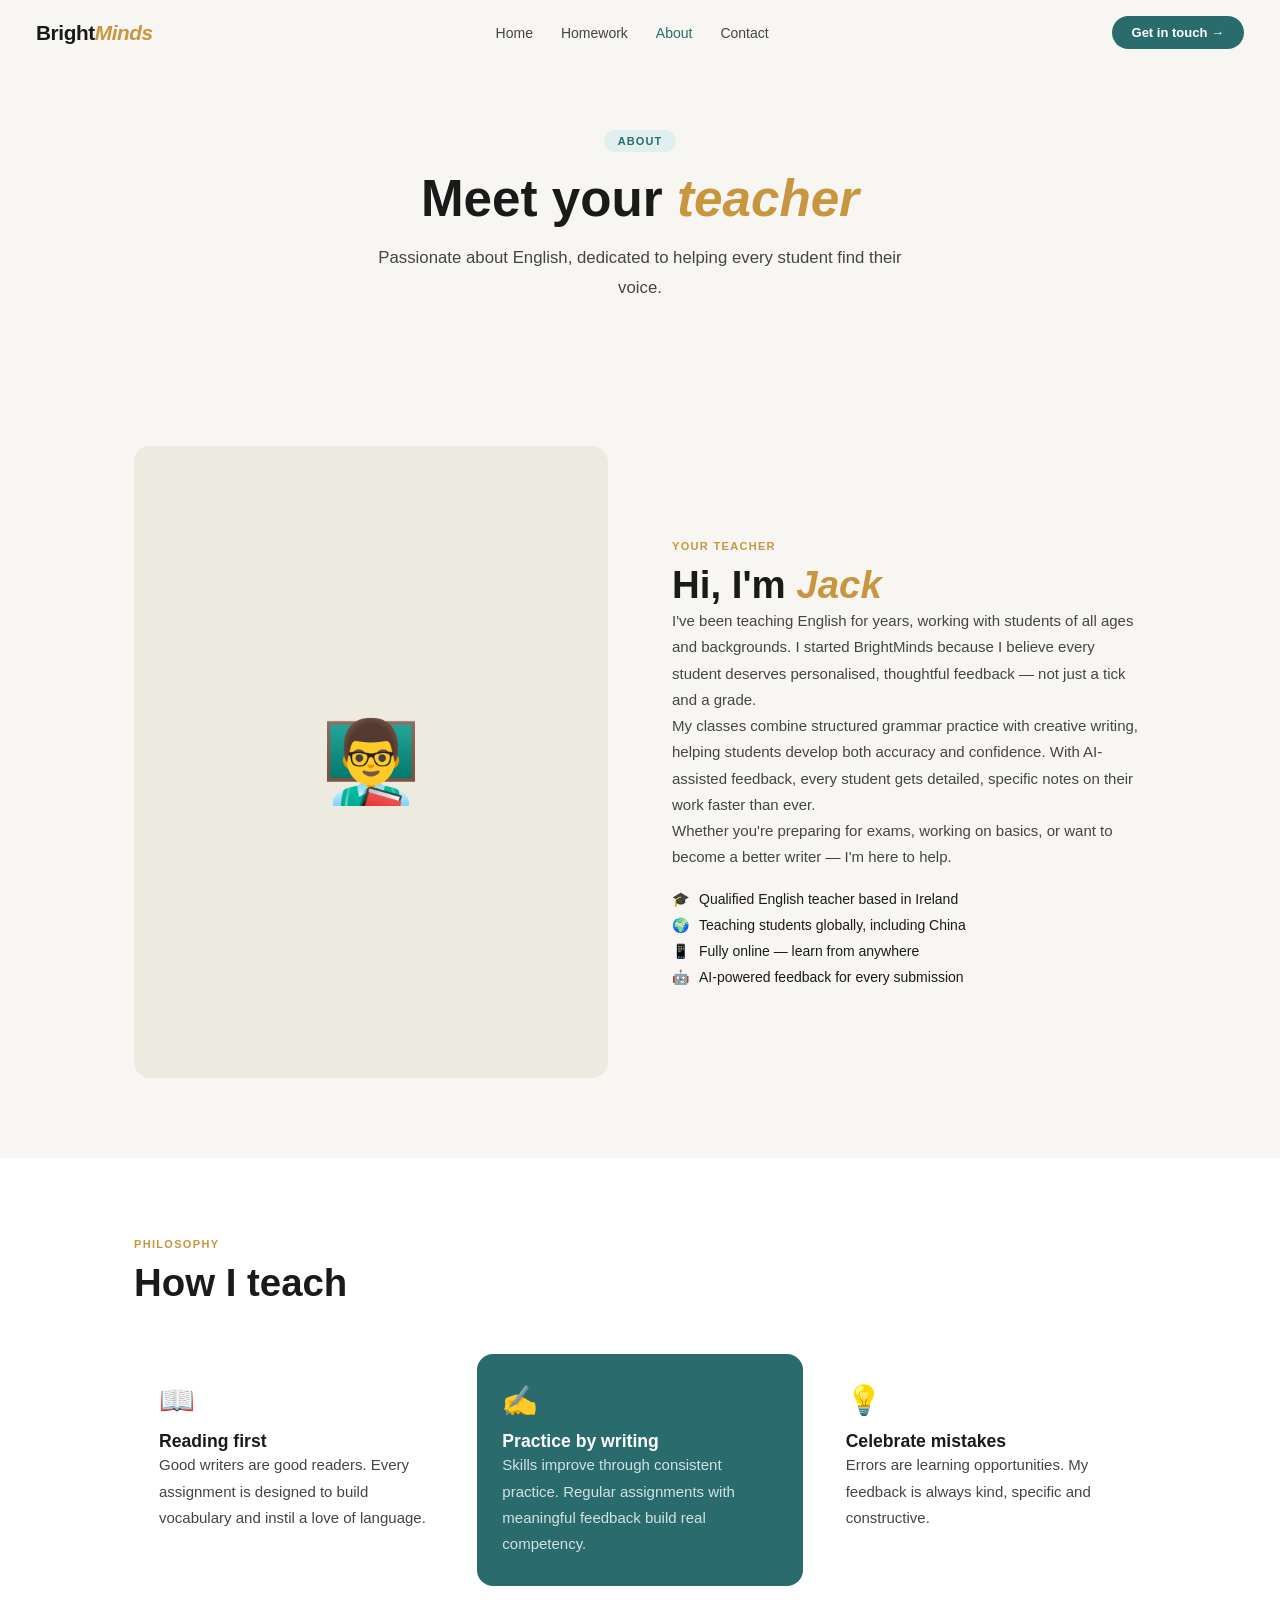
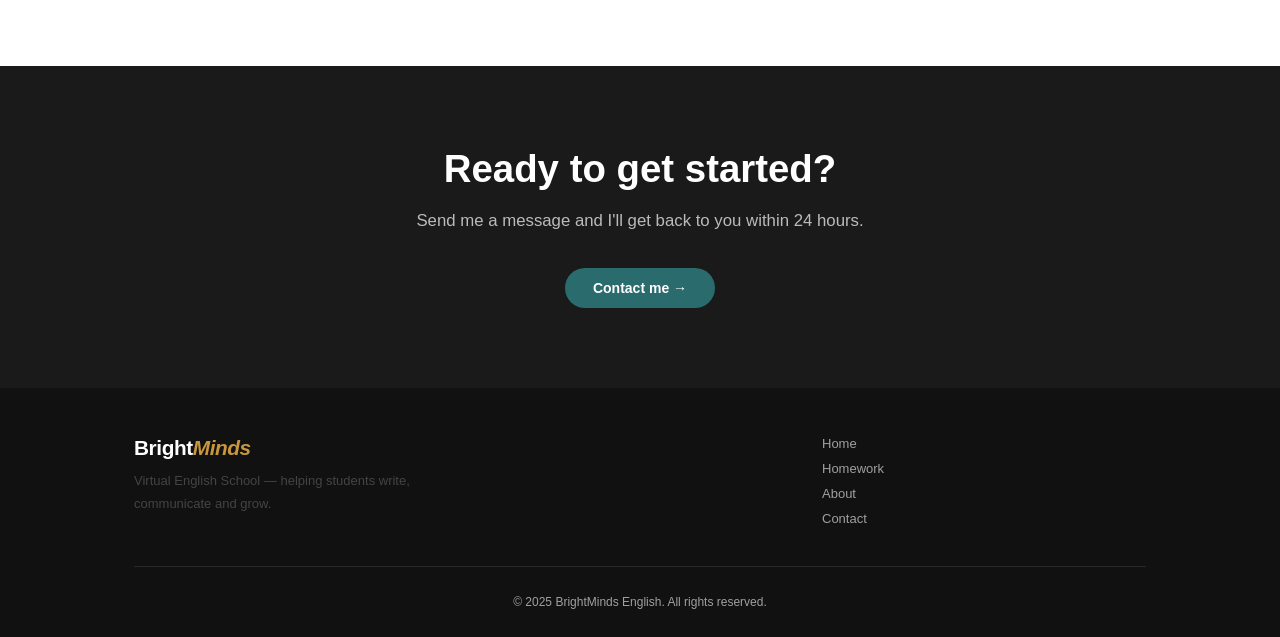
==== pages/about.html @ 04beb888 "My new english learning website" ====
<!DOCTYPE html>
<html lang="en">
<head>
<meta charset="UTF-8"/>
<meta name="viewport" content="width=device-width, initial-scale=1.0"/>
<title>About — BrightMinds English</title>
<link rel="stylesheet" href="../css/style.css"/>
</head>
<body>
<nav class="nav" id="nav">
  <a href="../index.html" class="nav-logo">Bright<em>Minds</em></a>
  <div class="nav-links">
    <a href="../index.html" class="nav-link">Home</a>
    <a href="homework.html" class="nav-link">Homework</a>
    <a href="about.html" class="nav-link active">About</a>
    <a href="contact.html" class="nav-link">Contact</a>
  </div>
  <a href="contact.html" class="nav-cta">Get in touch →</a>
  <button class="nav-burger" onclick="toggleMenu()">&#9776;</button>
</nav>
<div class="mobile-menu" id="mobile-menu">
  <a href="../index.html">Home</a>
  <a href="homework.html">Homework</a>
  <a href="about.html">About</a>
  <a href="contact.html">Contact</a>
</div>

<div class="page-hero">
  <div style="display:inline-block;font-size:11px;font-weight:600;letter-spacing:.1em;text-transform:uppercase;color:var(--teal);background:var(--teal-light);padding:5px 14px;border-radius:50px;margin-bottom:16px">About</div>
  <h1>Meet your <em>teacher</em></h1>
  <p>Passionate about English, dedicated to helping every student find their voice.</p>
</div>

<section class="section">
  <div class="container">
    <div class="about-grid">
      <div class="about-img">👨‍🏫</div>
      <div class="about-text">
        <div class="section-label">Your teacher</div>
        <h2>Hi, I'm <em>Jack</em></h2>
        <p>I've been teaching English for years, working with students of all ages and backgrounds. I started BrightMinds because I believe every student deserves personalised, thoughtful feedback — not just a tick and a grade.</p>
        <p>My classes combine structured grammar practice with creative writing, helping students develop both accuracy and confidence. With AI-assisted feedback, every student gets detailed, specific notes on their work faster than ever.</p>
        <p>Whether you're preparing for exams, working on basics, or want to become a better writer — I'm here to help.</p>
        <div class="quals">
          <div class="qual-item"><span>🎓</span> Qualified English teacher based in Ireland</div>
          <div class="qual-item"><span>🌍</span> Teaching students globally, including China</div>
          <div class="qual-item"><span>📱</span> Fully online — learn from anywhere</div>
          <div class="qual-item"><span>🤖</span> AI-powered feedback for every submission</div>
        </div>
      </div>
    </div>
  </div>
</section>

<section class="section" style="background:var(--white)">
  <div class="container">
    <div class="section-label">Philosophy</div>
    <h2 class="section-title">How I teach</h2>
    <div class="features-grid">
      <div class="feature-card"><div class="feature-icon">📖</div><h3>Reading first</h3><p>Good writers are good readers. Every assignment is designed to build vocabulary and instil a love of language.</p></div>
      <div class="feature-card featured"><div class="feature-icon">✍️</div><h3>Practice by writing</h3><p>Skills improve through consistent practice. Regular assignments with meaningful feedback build real competency.</p></div>
      <div class="feature-card"><div class="feature-icon">💡</div><h3>Celebrate mistakes</h3><p>Errors are learning opportunities. My feedback is always kind, specific and constructive.</p></div>
    </div>
  </div>
</section>

<section class="cta-banner">
  <div class="container">
    <h2>Ready to get started?</h2>
    <p>Send me a message and I'll get back to you within 24 hours.</p>
    <a href="contact.html" class="btn btn-primary">Contact me →</a>
  </div>
</section>

<footer class="footer">
  <div class="container footer-inner">
    <div class="footer-brand">
      <span class="nav-logo" style="color:white">Bright<em>Minds</em></span>
      <p>Virtual English School — helping students write, communicate and grow.</p>
    </div>
    <div class="footer-links">
      <a href="../index.html">Home</a>
      <a href="homework.html">Homework</a>
      <a href="about.html">About</a>
      <a href="contact.html">Contact</a>
    </div>
    <div class="footer-copy">© 2025 BrightMinds English. All rights reserved.</div>
  </div>
</footer>
<script src="../js/main.js"></script>
</body>
</html>
---- css/style.css ----
*,*::before,*::after{box-sizing:border-box;margin:0;padding:0}
html{scroll-behavior:smooth}
body{font-family:-apple-system,BlinkMacSystemFont,'Segoe UI','PingFang SC','Microsoft YaHei',sans-serif;font-size:15px;color:#1a1a1a;background:#f7f6f2;overflow-x:hidden}

:root{
  --ink:#1a1a1a;--ink2:#444;--ink3:#888;
  --cream:#f7f6f2;--cream2:#edeae0;
  --teal:#2a6b6e;--teal2:#1e5052;--teal-light:#e0f0f1;
  --gold:#c8963e;--gold-light:#f5e9d0;
  --white:#fff;
  --red:#c0392b;--red-light:#fde8e8;
  --green:#27ae60;--green-light:#eafaf1;
  --radius:10px;--radius-lg:16px;
  --shadow:0 2px 16px rgba(0,0,0,0.07);
  --shadow-lg:0 8px 40px rgba(0,0,0,0.11);
}

h1,h2,h3{font-weight:700;line-height:1.2;color:var(--ink)}
h1{font-size:clamp(2.2rem,6vw,4rem)}
h2{font-size:clamp(1.6rem,3vw,2.4rem)}
h3{font-size:1.1rem}
p{line-height:1.75;color:var(--ink2)}
a{text-decoration:none;color:inherit}
em{font-style:italic;color:var(--gold)}

.container{max-width:1060px;margin:0 auto;padding:0 24px}
.section{padding:80px 0}
.section-label{font-size:11px;font-weight:600;letter-spacing:.12em;text-transform:uppercase;color:var(--gold);margin-bottom:10px}
.section-title{margin-bottom:48px}

/* NAV */
.nav{position:fixed;top:0;left:0;right:0;z-index:100;display:flex;align-items:center;justify-content:space-between;padding:16px 36px;background:rgba(247,246,242,0.92);backdrop-filter:blur(10px);border-bottom:1px solid transparent;transition:border-color .3s,box-shadow .3s}
.nav.scrolled{border-color:rgba(0,0,0,0.07);box-shadow:0 2px 16px rgba(0,0,0,0.05)}
.nav-logo{font-size:1.3rem;font-weight:800;color:var(--ink);letter-spacing:-.02em}
.nav-links{display:flex;gap:28px}
.nav-link{font-size:14px;font-weight:500;color:var(--ink2);transition:color .2s}
.nav-link:hover,.nav-link.active{color:var(--teal)}
.nav-cta{font-size:13px;font-weight:600;padding:9px 20px;background:var(--teal);color:var(--white);border-radius:50px;transition:background .2s,transform .15s}
.nav-cta:hover{background:var(--teal2);transform:translateY(-1px)}
.nav-burger{display:none;background:none;border:none;font-size:22px;cursor:pointer;color:var(--ink)}
.mobile-menu{display:none;position:fixed;top:64px;left:0;right:0;background:var(--cream);border-bottom:1px solid var(--cream2);flex-direction:column;padding:16px 24px;gap:0;z-index:99}
.mobile-menu.open{display:flex}
.mobile-menu a{font-size:15px;font-weight:500;color:var(--ink2);padding:12px 0;border-bottom:1px solid var(--cream2)}

/* BUTTONS */
.btn{display:inline-block;padding:12px 28px;border-radius:50px;font-size:14px;font-weight:600;cursor:pointer;transition:all .15s;border:none;font-family:inherit}
.btn-primary{background:var(--teal);color:var(--white)}
.btn-primary:hover{background:var(--teal2);transform:translateY(-1px);box-shadow:0 6px 20px rgba(42,107,110,.25)}
.btn-ghost{background:transparent;color:var(--ink);border:1.5px solid var(--ink)}
.btn-ghost:hover{background:var(--ink);color:var(--white)}
.btn-gold{background:var(--gold);color:var(--white)}
.btn-gold:hover{background:#a87830}
.btn-sm{padding:8px 18px;font-size:13px}
.btn:disabled{opacity:.5;cursor:not-allowed;transform:none}

/* HERO */
.hero{min-height:100vh;display:grid;grid-template-columns:1fr 1fr;align-items:center;padding:120px 40px 80px;max-width:1100px;margin:0 auto;gap:60px}
.hero-tag{display:inline-block;font-size:11px;font-weight:600;letter-spacing:.1em;text-transform:uppercase;color:var(--teal);background:var(--teal-light);padding:5px 14px;border-radius:50px;margin-bottom:20px}
.hero-title{margin-bottom:20px}
.hero-sub{font-size:1.05rem;color:var(--ink2);max-width:460px;margin-bottom:36px;line-height:1.7}
.hero-btns{display:flex;gap:14px;flex-wrap:wrap}
.hero-visual{display:flex;flex-direction:column;gap:16px}
.hw-preview-card{background:var(--white);border-radius:var(--radius-lg);padding:20px 24px;box-shadow:var(--shadow);border:1px solid var(--cream2);transition:transform .3s}
.hw-preview-card:nth-child(2){margin-left:28px}
.hw-preview-card:nth-child(3){margin-left:14px}
.hw-preview-card:hover{transform:translateX(6px)}
.hw-preview-title{font-weight:600;font-size:14px;margin-bottom:4px}
.hw-preview-type{font-size:11px;color:var(--teal);background:var(--teal-light);padding:2px 8px;border-radius:20px;font-weight:600;display:inline-block}

/* BADGES */
.badge{display:inline-block;font-size:11px;font-weight:600;padding:3px 10px;border-radius:20px}
.badge-easy{background:#e0f0f1;color:#1e5052}
.badge-medium{background:var(--gold-light);color:#7a5218}
.badge-hard{background:var(--red-light);color:#8b2020}
.badge-writing{background:#e8e0f5;color:#4a2d8a}
.badge-blank{background:#e0f0f1;color:#1e5052}
.badge-mcq{background:#fdebd0;color:#784212}
.badge-truefalse{background:#e8f8f5;color:#1a5276}
.badge-graded{background:var(--green-light);color:#1e5218}
.badge-pending{background:var(--gold-light);color:#7a5218}

/* PAGE HERO */
.page-hero{padding:130px 24px 64px;background:var(--cream);text-align:center}
.page-hero h1{font-size:clamp(2rem,5vw,3.2rem);margin-bottom:14px}
.page-hero p{font-size:1.05rem;color:var(--ink2);max-width:560px;margin:0 auto}

/* HOMEWORK PAGE */
.hw-grid{display:flex;flex-direction:column;gap:16px}
.hw-card{background:var(--white);border-radius:var(--radius-lg);border:1.5px solid var(--cream2);overflow:hidden;transition:box-shadow .2s}
.hw-card:hover{box-shadow:var(--shadow)}
.hw-card-head{display:flex;align-items:center;justify-content:space-between;padding:20px 24px;cursor:pointer}
.hw-card-head-left{display:flex;align-items:center;gap:10px;flex-wrap:wrap}
.hw-card-title{font-weight:700;font-size:15px}
.hw-toggle{font-size:18px;color:var(--ink3);transition:transform .3s;flex-shrink:0}
.hw-card.open .hw-toggle{transform:rotate(180deg)}
.hw-card-body{display:none;padding:0 24px 24px}
.hw-card.open .hw-card-body{display:block}
.hw-prompt-box{background:var(--cream);border-radius:var(--radius);padding:16px 20px;margin-bottom:18px;font-size:15px;line-height:1.75;color:var(--ink2);border-left:3px solid var(--gold)}
.hw-label{font-size:11px;font-weight:600;color:var(--ink3);margin-bottom:8px;text-transform:uppercase;letter-spacing:.06em}

/* INPUTS */
.hw-input{width:100%;padding:12px 16px;border:1.5px solid var(--cream2);border-radius:var(--radius);font-family:inherit;font-size:15px;background:var(--white);color:var(--ink);transition:border-color .2s;line-height:1.6}
.hw-input:focus{outline:none;border-color:var(--teal)}
textarea.hw-input{resize:vertical;min-height:120px}
.hw-name-input{width:220px;padding:10px 16px;border:1.5px solid var(--cream2);border-radius:50px;font-family:inherit;font-size:14px;background:var(--white);color:var(--ink)}
.hw-name-input:focus{outline:none;border-color:var(--teal)}

/* MCQ & TRUE FALSE */
.mcq-options{display:flex;flex-direction:column;gap:10px;margin-bottom:16px}
.mcq-option{display:flex;align-items:center;gap:12px;padding:12px 16px;border:1.5px solid var(--cream2);border-radius:var(--radius);cursor:pointer;transition:all .2s;font-size:14px}
.mcq-option:hover{border-color:var(--teal);background:var(--teal-light)}
.mcq-option.selected{border-color:var(--teal);background:var(--teal-light);font-weight:600}
.mcq-option input{accent-color:var(--teal)}
.tf-options{display:flex;gap:12px;margin-bottom:16px}
.tf-btn{flex:1;padding:14px;border:1.5px solid var(--cream2);border-radius:var(--radius);cursor:pointer;font-size:15px;font-weight:600;background:var(--white);transition:all .2s;font-family:inherit}
.tf-btn:hover{border-color:var(--teal)}
.tf-btn.selected-true{border-color:var(--green);background:var(--green-light);color:var(--green)}
.tf-btn.selected-false{border-color:var(--red);background:var(--red-light);color:var(--red)}

/* FILL IN BLANK */
.blank-input{display:inline-block;border:none;border-bottom:2px solid var(--teal);padding:2px 8px;font-size:15px;font-family:inherit;background:transparent;color:var(--ink);min-width:100px;text-align:center}
.blank-input:focus{outline:none;border-color:var(--gold)}
.blank-sentence{font-size:15px;line-height:2.2;color:var(--ink2);margin-bottom:16px}

/* SUBMIT ROW */
.hw-submit-row{display:flex;align-items:center;gap:12px;margin-top:16px;flex-wrap:wrap}

/* FEEDBACK BOX */
.hw-feedback-box{margin-top:16px;padding:20px 24px;background:var(--teal-light);border-radius:var(--radius-lg);border:1px solid rgba(42,107,110,.2)}
.hw-feedback-label{font-size:11px;font-weight:600;letter-spacing:.08em;text-transform:uppercase;color:var(--teal);margin-bottom:10px}
.hw-feedback-body{font-size:14px;line-height:1.8;color:#1e4a4c}
.hw-grade{font-size:2.2rem;font-weight:800;color:var(--teal)}
.submitted-box{background:var(--gold-light);border-radius:var(--radius-lg);padding:16px 20px;border:1px solid rgba(200,150,62,.3);font-size:14px;color:#7a5218;margin-top:16px}

/* LOADING */
.loading-dots{display:inline-flex;gap:4px;align-items:center}
.dot{width:5px;height:5px;border-radius:50%;background:currentColor;animation:blink 1.2s infinite}
.dot:nth-child(2){animation-delay:.2s}.dot:nth-child(3){animation-delay:.4s}
@keyframes blink{0%,100%{opacity:.2}50%{opacity:1}}
.error-msg{font-size:13px;color:var(--red);margin-top:8px}
.success-msg{font-size:13px;color:var(--green);margin-top:8px}

/* TEACHER DASHBOARD */
.teacher-wrap{padding:110px 0 80px}
.t-stats{display:grid;grid-template-columns:repeat(4,1fr);gap:14px;margin-bottom:36px}
.t-stat{background:var(--white);border-radius:var(--radius-lg);padding:20px 24px;border:1.5px solid var(--cream2)}
.t-stat-label{font-size:11px;font-weight:600;color:var(--ink3);text-transform:uppercase;letter-spacing:.06em;margin-bottom:6px}
.t-stat-val{font-size:2.2rem;font-weight:800;color:var(--ink)}
.t-tabs{display:flex;gap:0;margin-bottom:28px;border-bottom:1.5px solid var(--cream2)}
.t-tab{padding:12px 24px;font-size:14px;font-weight:600;background:none;border:none;cursor:pointer;color:var(--ink3);border-bottom:2px solid transparent;margin-bottom:-1.5px;transition:color .2s,border-color .2s;font-family:inherit}
.t-tab.active{color:var(--teal);border-color:var(--teal)}
.t-sub-card{background:var(--white);border-radius:var(--radius-lg);padding:22px 26px;border:1.5px solid var(--cream2);margin-bottom:14px}
.t-sub-header{display:flex;align-items:center;justify-content:space-between;margin-bottom:10px;flex-wrap:wrap;gap:8px}
.t-sub-name{font-weight:700;font-size:15px}
.t-sub-answer{background:var(--cream);border-radius:var(--radius);padding:14px 18px;font-size:14px;line-height:1.75;color:var(--ink2);margin-bottom:14px}
.t-sub-date{font-size:12px;color:var(--ink3)}

/* ADD QUESTION FORM */
.add-form{background:var(--white);border-radius:var(--radius-lg);padding:28px;border:1.5px solid var(--cream2);margin-bottom:28px}
.add-form h3{margin-bottom:20px;font-size:1.1rem}
.form-group{margin-bottom:16px}
.form-label{display:block;font-size:12px;font-weight:600;color:var(--ink2);margin-bottom:6px;text-transform:uppercase;letter-spacing:.05em}
.form-control{width:100%;padding:11px 16px;border:1.5px solid var(--cream2);border-radius:var(--radius);font-family:inherit;font-size:14px;background:var(--cream);color:var(--ink);transition:border-color .2s}
.form-control:focus{outline:none;border-color:var(--teal);background:var(--white)}
.form-row{display:grid;grid-template-columns:1fr 1fr 1fr;gap:14px}
.form-control-textarea{resize:vertical;min-height:90px;line-height:1.7}

/* MCQ options builder */
.mcq-builder{display:flex;flex-direction:column;gap:8px;margin-top:8px}
.mcq-builder-row{display:flex;gap:8px;align-items:center}
.mcq-builder-row input{flex:1}
.mcq-correct-label{font-size:12px;color:var(--ink3);white-space:nowrap}

/* FEATURES */
.features-grid{display:grid;grid-template-columns:repeat(3,1fr);gap:18px}
.feature-card{background:var(--white);border-radius:var(--radius-lg);padding:28px 24px;border:1.5px solid transparent;transition:border-color .2s,transform .2s,box-shadow .2s}
.feature-card:hover{border-color:var(--teal);transform:translateY(-3px);box-shadow:var(--shadow-lg)}
.feature-card.featured{background:var(--teal)}
.feature-card.featured h3,.feature-card.featured p{color:var(--white)}
.feature-card.featured p{color:rgba(255,255,255,.8)}
.feature-icon{font-size:1.8rem;margin-bottom:14px}

/* HOW IT WORKS */
.how{background:var(--white)}
.steps{display:grid;grid-template-columns:1fr auto 1fr auto 1fr;gap:16px;align-items:start}
.step{padding:28px;background:var(--cream);border-radius:var(--radius-lg)}
.step-num{font-size:2.5rem;font-weight:800;color:var(--cream2);line-height:1;margin-bottom:10px}
.step h3{margin-bottom:8px}
.step p{font-size:14px}
.step-divider{font-size:1.8rem;color:var(--gold);margin-top:40px}

/* CTA BANNER */
.cta-banner{background:var(--ink);color:var(--white);text-align:center;padding:80px 24px}
.cta-banner h2{color:var(--white);margin-bottom:14px}
.cta-banner p{color:rgba(255,255,255,.7);margin-bottom:32px;font-size:1.05rem}

/* FOOTER */
.footer{background:#111;color:rgba(255,255,255,.6);padding:48px 0 28px}
.footer-inner{display:grid;grid-template-columns:2fr 1fr;gap:40px;align-items:start}
.footer-brand p{font-size:13px;margin-top:10px;max-width:300px}
.footer-links{display:flex;flex-direction:column;gap:10px}
.footer-links a{font-size:13px;color:rgba(255,255,255,.6);transition:color .2s}
.footer-links a:hover{color:var(--white)}
.footer-copy{grid-column:1/-1;font-size:12px;padding-top:28px;border-top:1px solid rgba(255,255,255,.1);text-align:center}

/* EMPTY STATE */
.empty-state{text-align:center;color:var(--ink3);font-size:14px;padding:48px 0}

/* ABOUT */
.about-grid{display:grid;grid-template-columns:1fr 1fr;gap:64px;align-items:center}
.about-img{background:var(--cream2);border-radius:var(--radius-lg);aspect-ratio:3/4;display:flex;align-items:center;justify-content:center;font-size:5rem}
.quals{display:flex;flex-direction:column;gap:10px;margin-top:20px}
.qual-item{display:flex;align-items:center;gap:10px;font-size:14px;font-weight:500}

/* CONTACT */
.contact-grid{display:grid;grid-template-columns:1fr 1.2fr;gap:64px}
.contact-form-card{background:var(--white);border-radius:var(--radius-lg);padding:36px;border:1.5px solid var(--cream2);box-shadow:var(--shadow)}
.contact-details{display:flex;flex-direction:column;gap:14px;margin-top:24px}
.contact-detail{display:flex;align-items:center;gap:12px;font-size:14px}

/* RESPONSIVE */
@media(max-width:900px){
  .nav-links,.nav-cta{display:none}
  .nav-burger{display:block}
  .nav{padding:14px 20px}
  .hero{grid-template-columns:1fr;padding:100px 24px 60px;gap:40px}
  .hero-visual{flex-direction:row;flex-wrap:wrap}
  .hw-preview-card{flex:1;min-width:140px}
  .hw-preview-card:nth-child(2),.hw-preview-card:nth-child(3){margin-left:0}
  .steps{grid-template-columns:1fr}
  .step-divider{display:none}
  .features-grid{grid-template-columns:1fr 1fr}
  .about-grid,.contact-grid{grid-template-columns:1fr;gap:40px}
  .footer-inner{grid-template-columns:1fr}
  .t-stats{grid-template-columns:1fr 1fr}
  .form-row{grid-template-columns:1fr}
}
@media(max-width:600px){
  .features-grid{grid-template-columns:1fr}
  .section{padding:56px 0}
  .hero-btns{flex-direction:column}
  .t-stats{grid-template-columns:1fr 1fr}
}
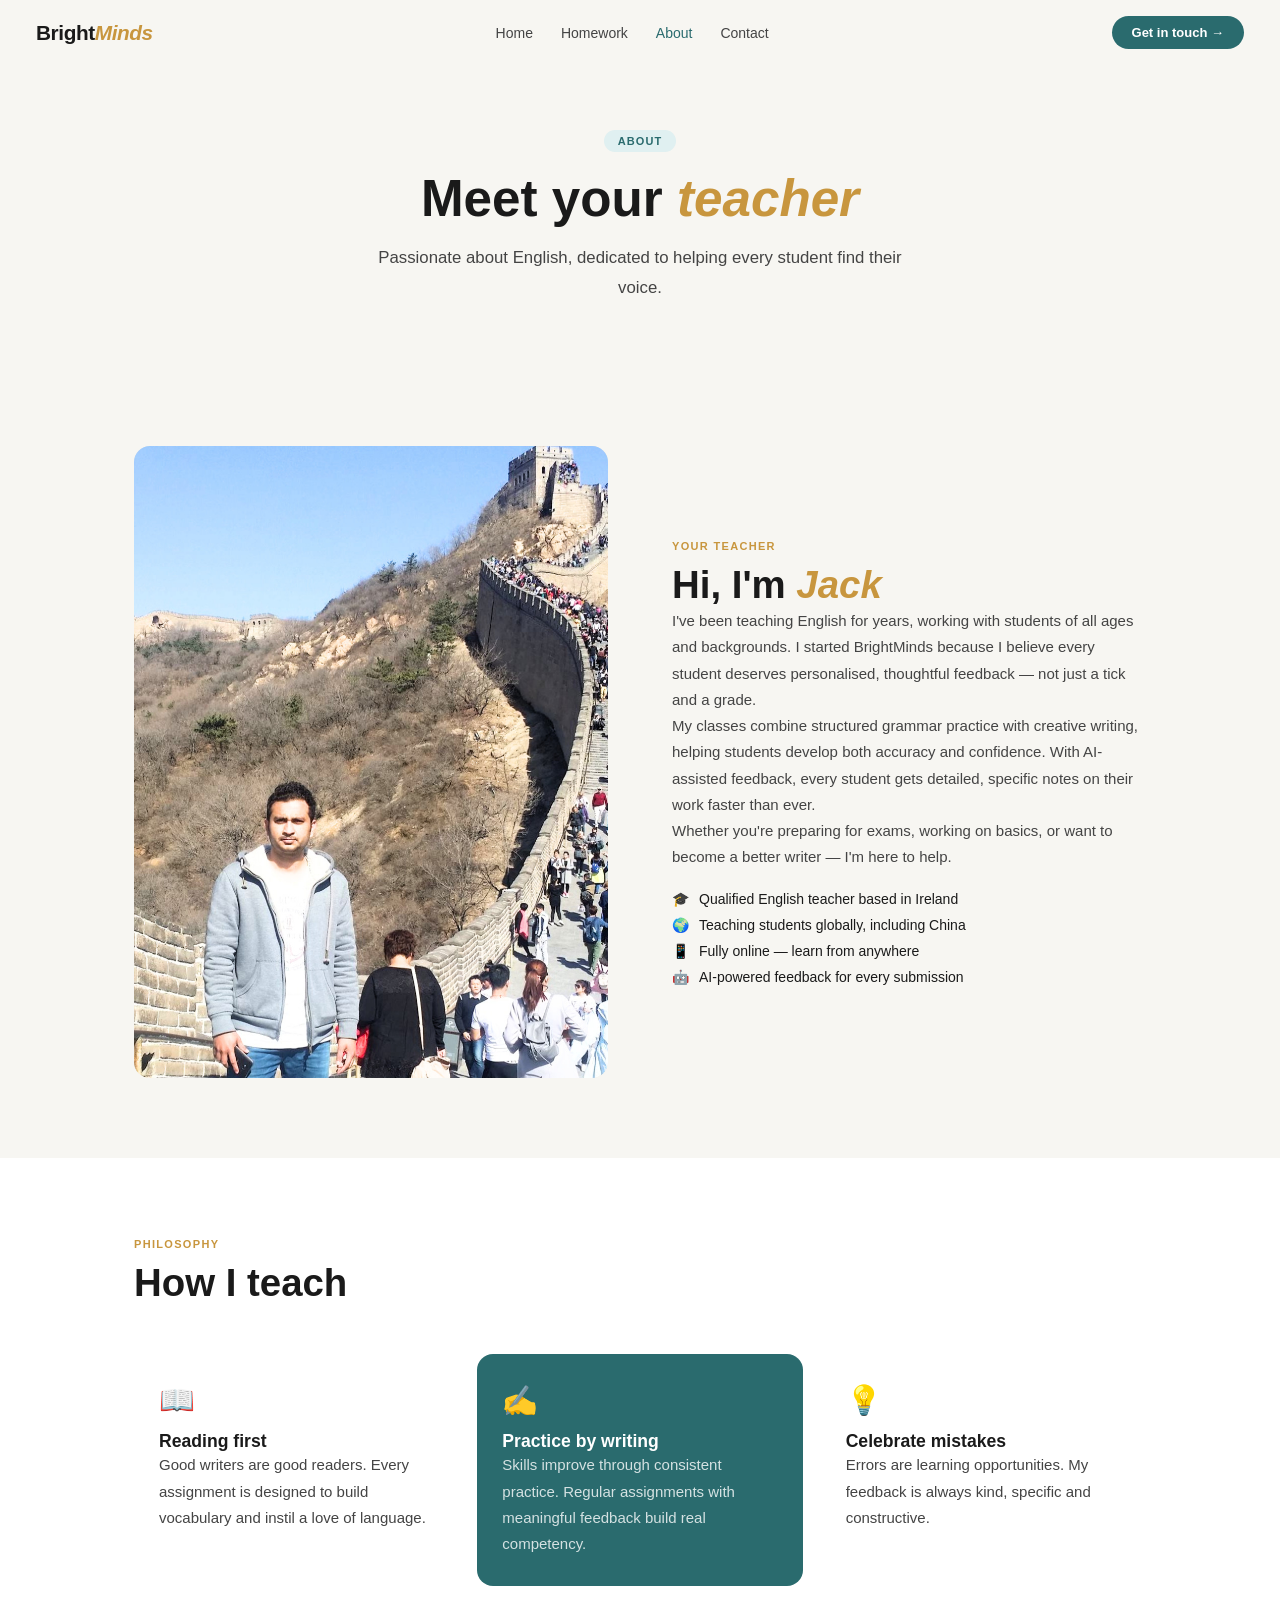
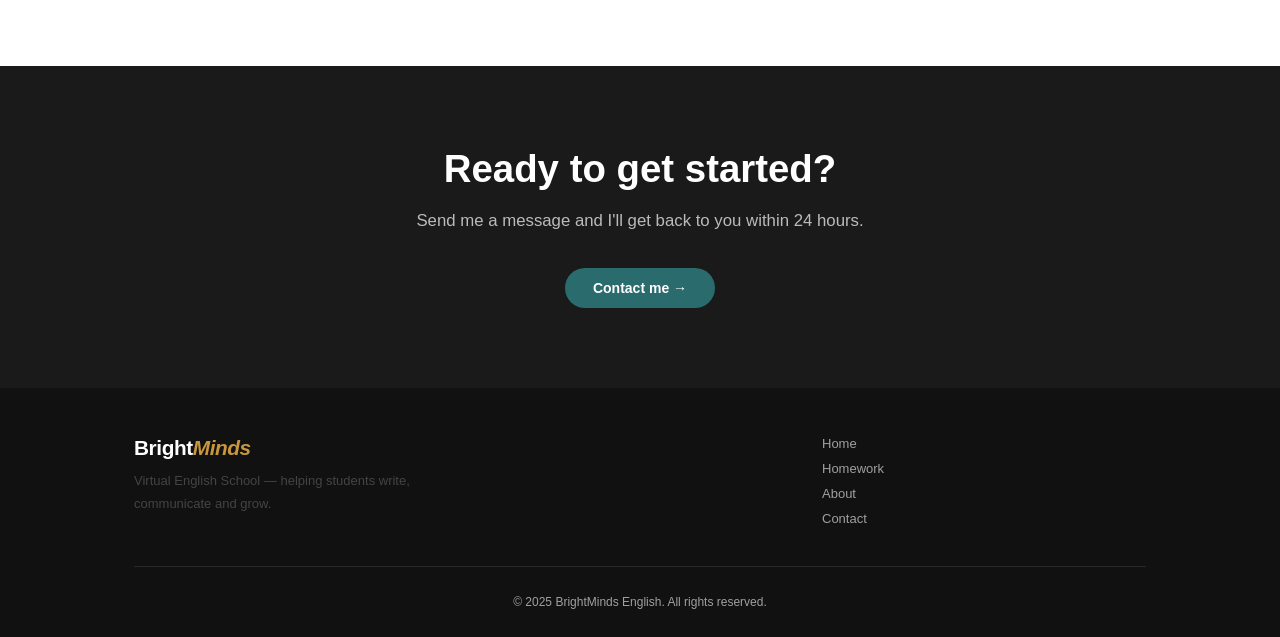
==== commit b723b488: "Update about.html" ====
--- a/pages/about.html
+++ b/pages/about.html
@@ -34,7 +34,9 @@
 <section class="section">
   <div class="container">
     <div class="about-grid">
-      <div class="about-img">👨‍🏫</div>
+      <div class="about-img">
+  <img src="../images/teacher.jpg" alt="Jack at the Great Wall of China" style="width:100%;height:100%;object-fit:cover;border-radius:16px"/>
+</div>
       <div class="about-text">
         <div class="section-label">Your teacher</div>
         <h2>Hi, I'm <em>Jack</em></h2>
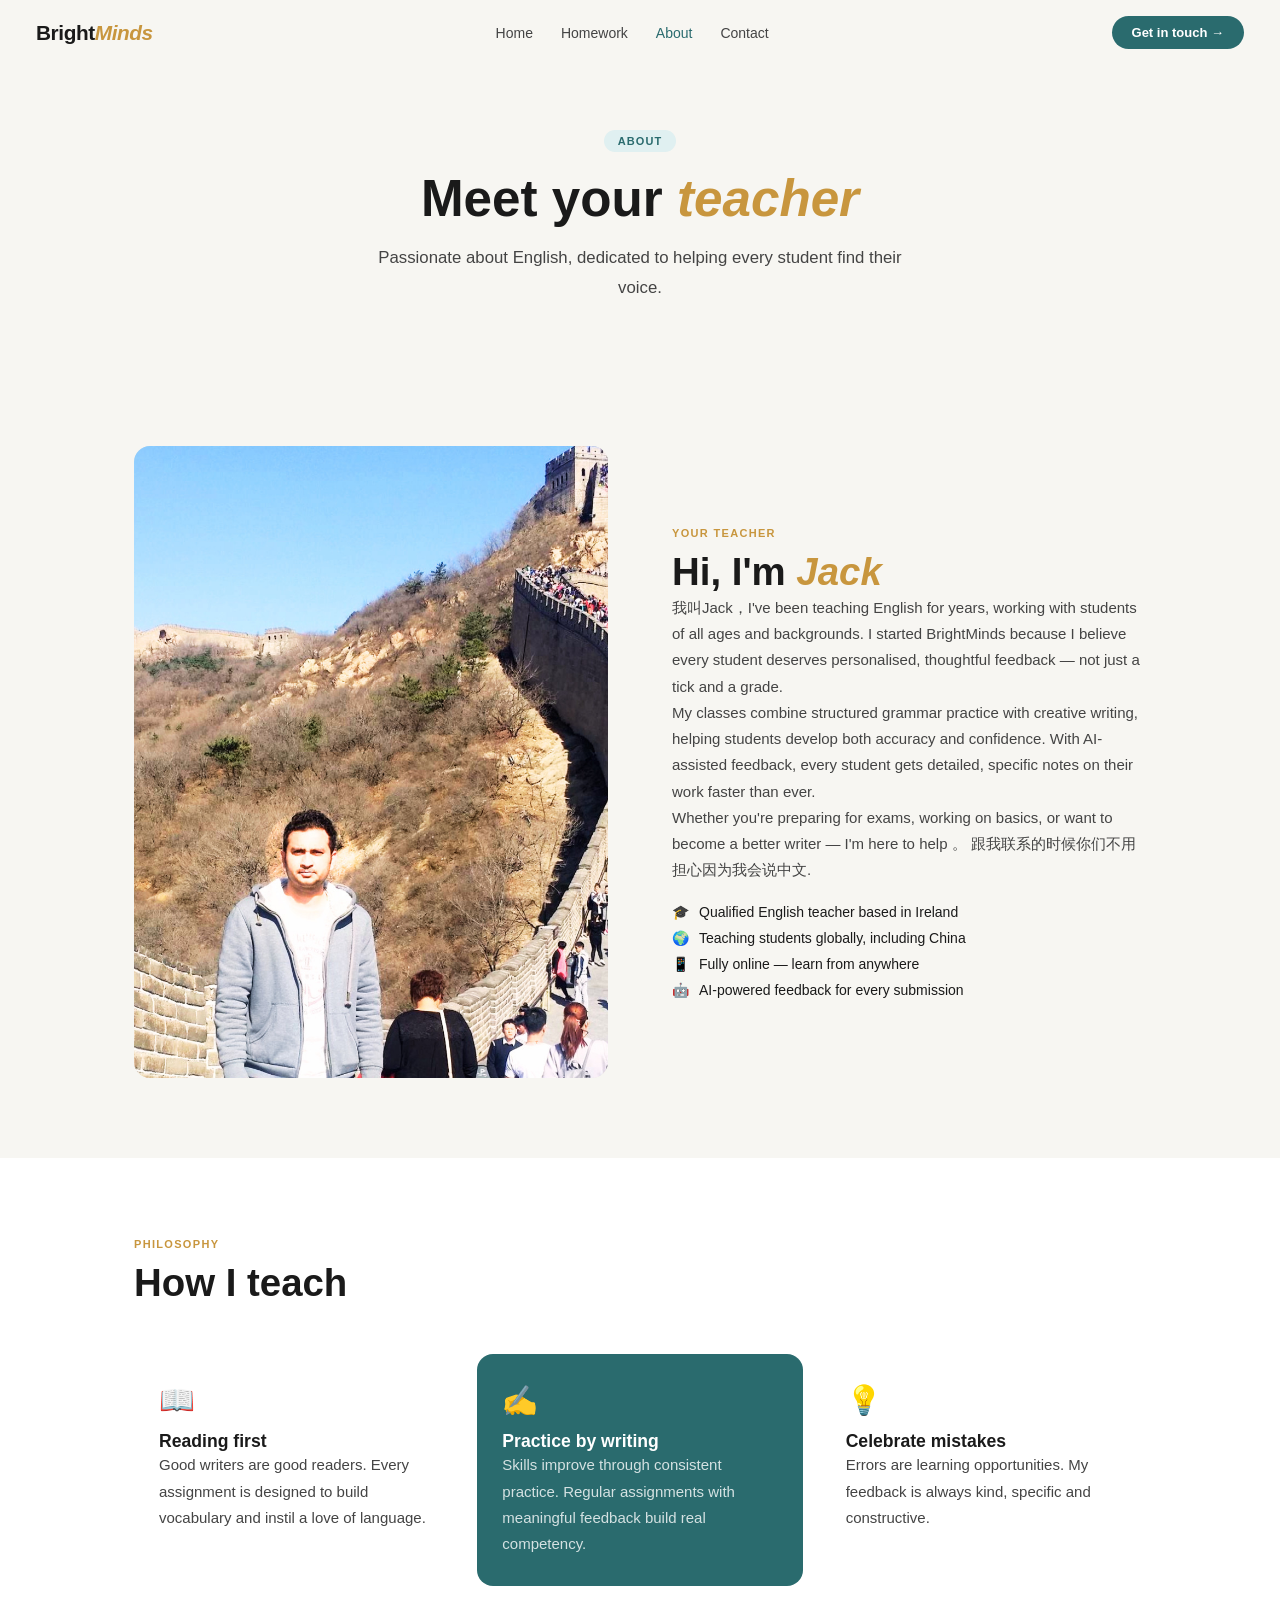
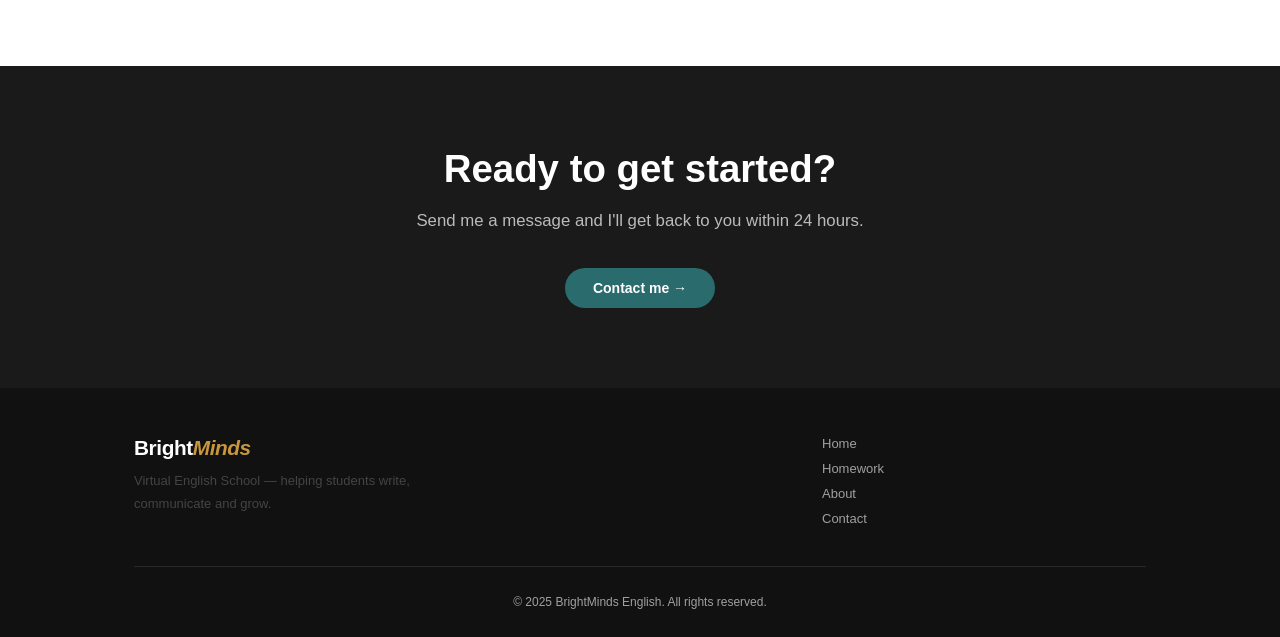
==== commit 6106cb3e: "我会说中文" ====
--- a/pages/about.html
+++ b/pages/about.html
@@ -40,9 +40,10 @@
       <div class="about-text">
         <div class="section-label">Your teacher</div>
         <h2>Hi, I'm <em>Jack</em></h2>
-        <p>I've been teaching English for years, working with students of all ages and backgrounds. I started BrightMinds because I believe every student deserves personalised, thoughtful feedback — not just a tick and a grade.</p>
+        <p>我叫Jack，I've been teaching English for years, working with students of all ages and backgrounds. I started BrightMinds because I believe every student deserves personalised, thoughtful feedback — not just a tick and a grade.</p>
         <p>My classes combine structured grammar practice with creative writing, helping students develop both accuracy and confidence. With AI-assisted feedback, every student gets detailed, specific notes on their work faster than ever.</p>
-        <p>Whether you're preparing for exams, working on basics, or want to become a better writer — I'm here to help.</p>
+        <p>Whether you're preparing for exams, working on basics, or want to become a better writer — I'm here to help 。
+         跟我联系的时候你们不用担心因为我会说中文.</p>
         <div class="quals">
           <div class="qual-item"><span>🎓</span> Qualified English teacher based in Ireland</div>
           <div class="qual-item"><span>🌍</span> Teaching students globally, including China</div>
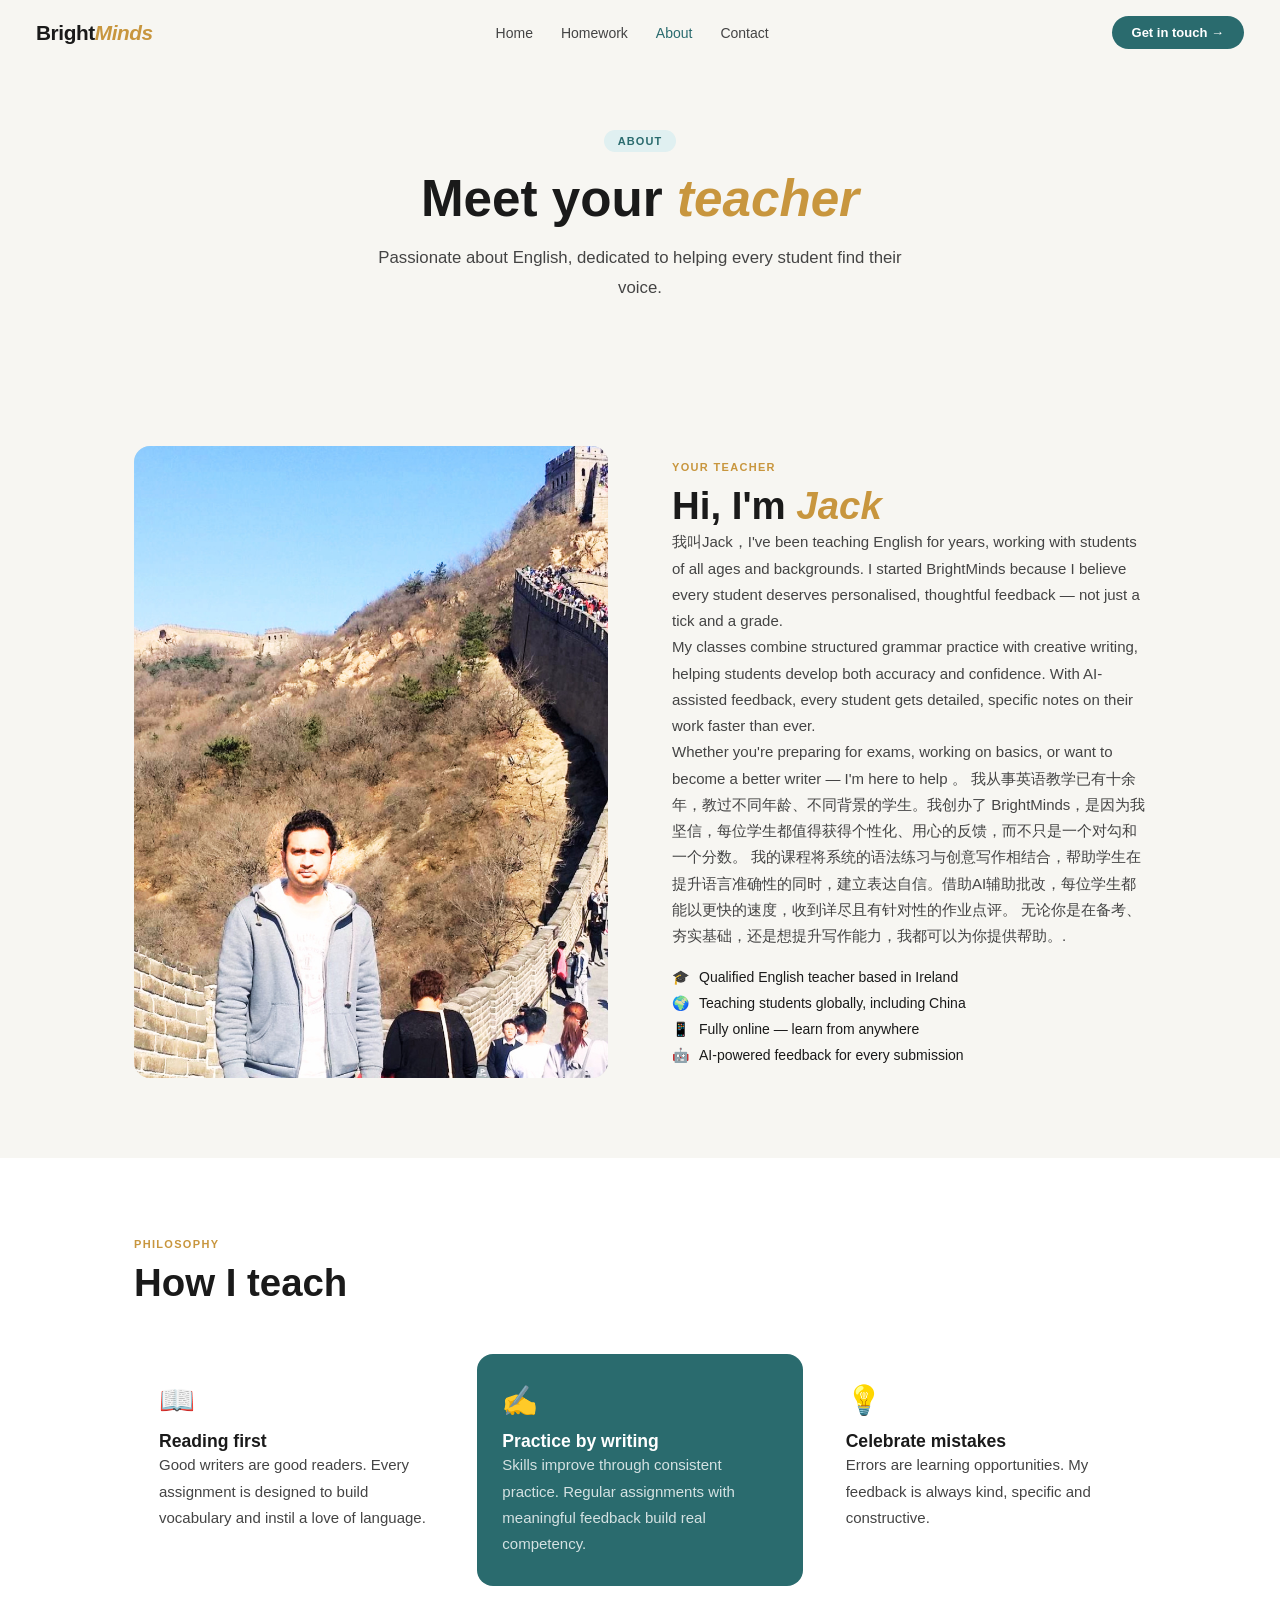
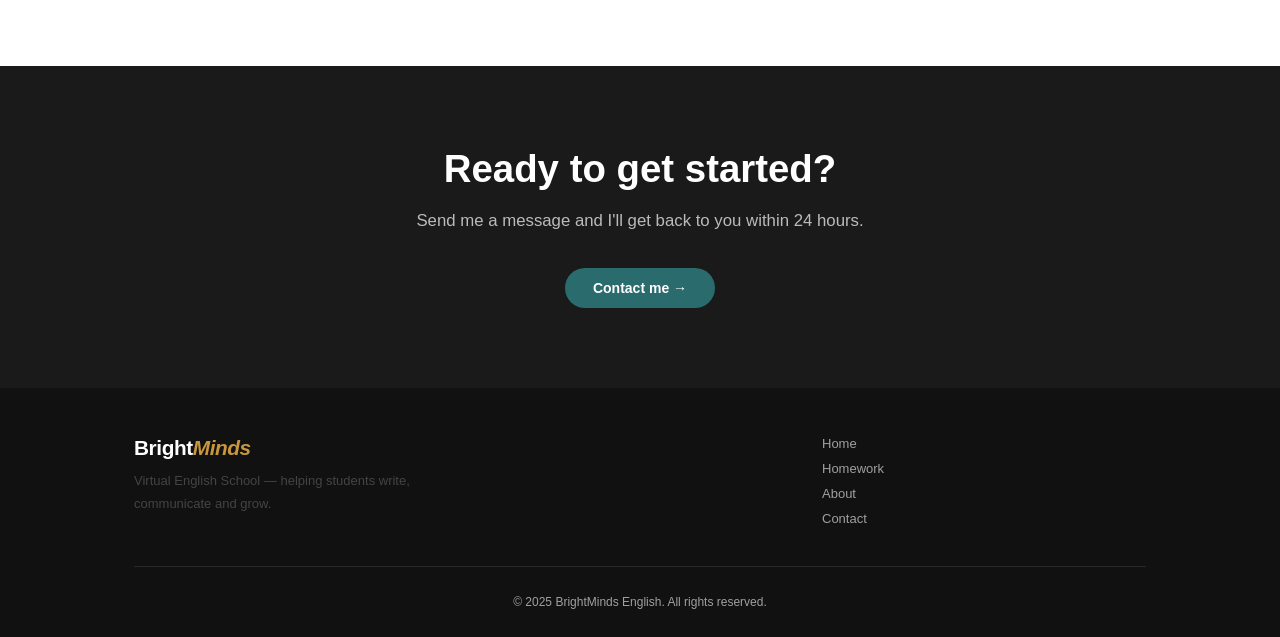
==== commit 4081b981: "Chinese introduction has been added" ====
--- a/pages/about.html
+++ b/pages/about.html
@@ -43,7 +43,9 @@
         <p>我叫Jack，I've been teaching English for years, working with students of all ages and backgrounds. I started BrightMinds because I believe every student deserves personalised, thoughtful feedback — not just a tick and a grade.</p>
         <p>My classes combine structured grammar practice with creative writing, helping students develop both accuracy and confidence. With AI-assisted feedback, every student gets detailed, specific notes on their work faster than ever.</p>
         <p>Whether you're preparing for exams, working on basics, or want to become a better writer — I'm here to help 。
-         跟我联系的时候你们不用担心因为我会说中文.</p>
+         我从事英语教学已有十余年，教过不同年龄、不同背景的学生。我创办了 BrightMinds，是因为我坚信，每位学生都值得获得个性化、用心的反馈，而不只是一个对勾和一个分数。
+         我的课程将系统的语法练习与创意写作相结合，帮助学生在提升语言准确性的同时，建立表达自信。借助AI辅助批改，每位学生都能以更快的速度，收到详尽且有针对性的作业点评。
+         无论你是在备考、夯实基础，还是想提升写作能力，我都可以为你提供帮助。.</p>
         <div class="quals">
           <div class="qual-item"><span>🎓</span> Qualified English teacher based in Ireland</div>
           <div class="qual-item"><span>🌍</span> Teaching students globally, including China</div>
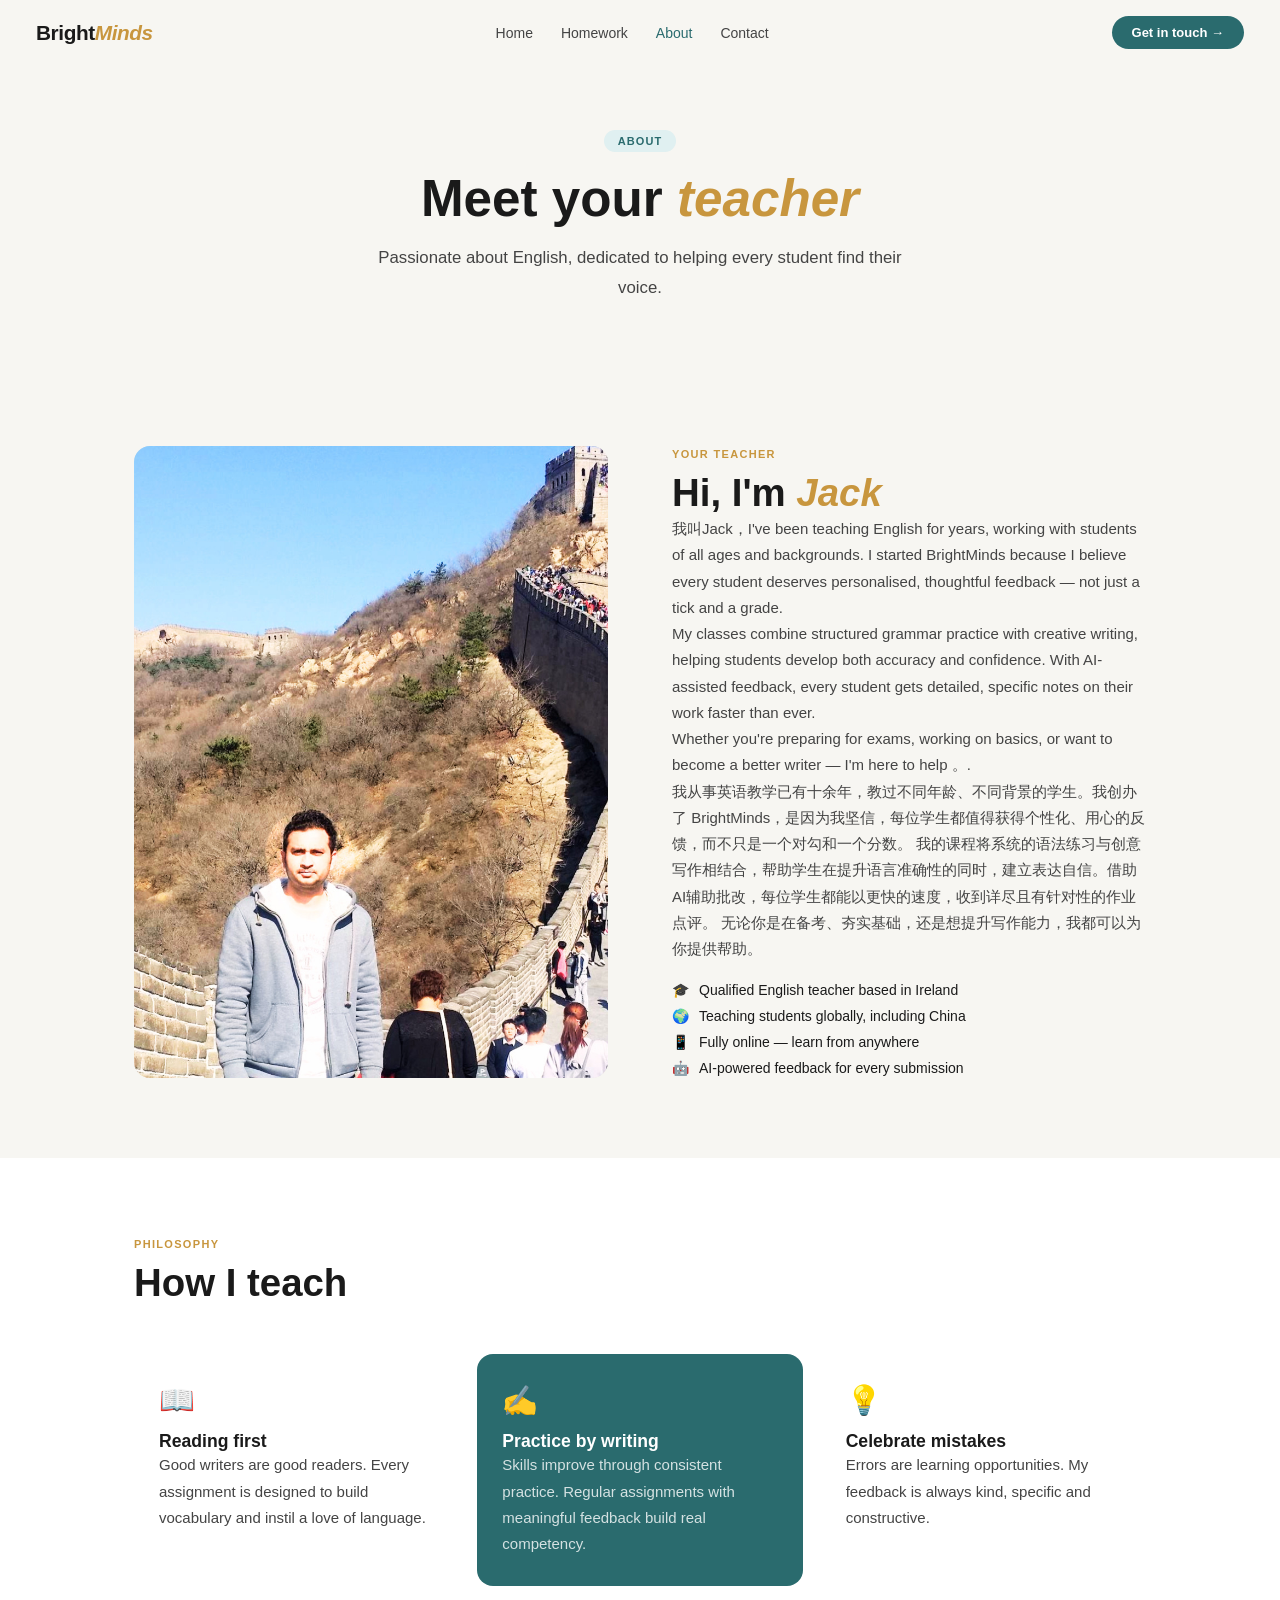
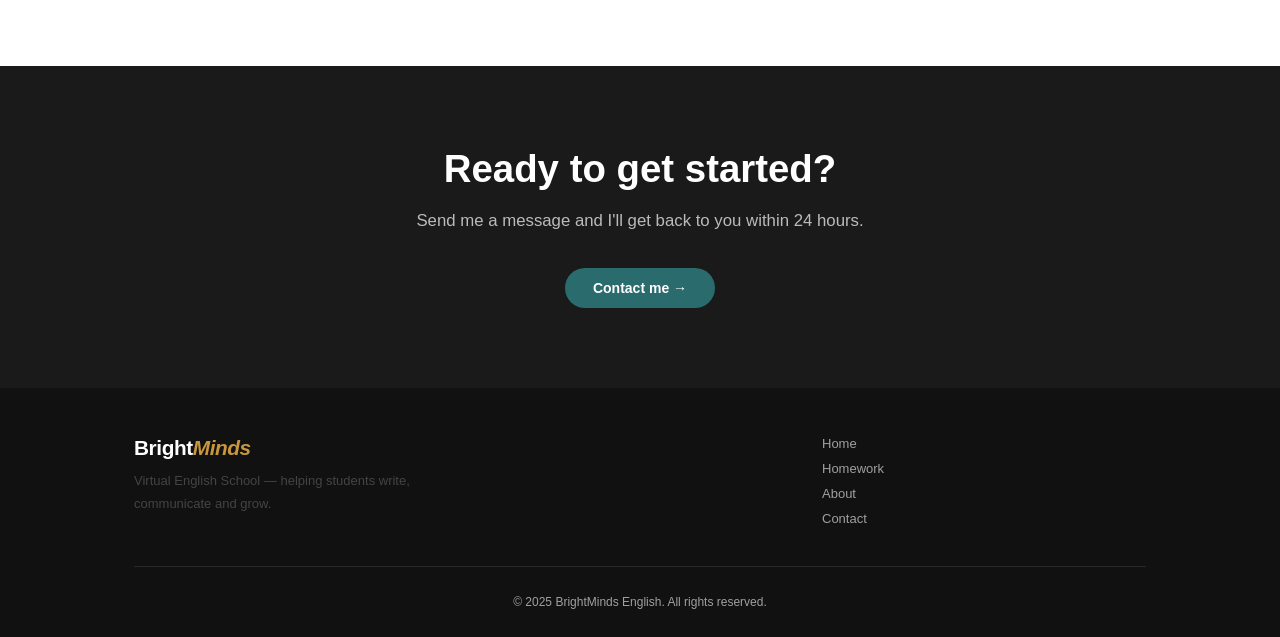
==== commit cd742eb7: "Update about.html" ====
--- a/pages/about.html
+++ b/pages/about.html
@@ -42,10 +42,10 @@
         <h2>Hi, I'm <em>Jack</em></h2>
         <p>我叫Jack，I've been teaching English for years, working with students of all ages and backgrounds. I started BrightMinds because I believe every student deserves personalised, thoughtful feedback — not just a tick and a grade.</p>
         <p>My classes combine structured grammar practice with creative writing, helping students develop both accuracy and confidence. With AI-assisted feedback, every student gets detailed, specific notes on their work faster than ever.</p>
-        <p>Whether you're preparing for exams, working on basics, or want to become a better writer — I'm here to help 。
-         我从事英语教学已有十余年，教过不同年龄、不同背景的学生。我创办了 BrightMinds，是因为我坚信，每位学生都值得获得个性化、用心的反馈，而不只是一个对勾和一个分数。
+        <p>Whether you're preparing for exams, working on basics, or want to become a better writer — I'm here to help 。.</p>
+        <p>我从事英语教学已有十余年，教过不同年龄、不同背景的学生。我创办了 BrightMinds，是因为我坚信，每位学生都值得获得个性化、用心的反馈，而不只是一个对勾和一个分数。
          我的课程将系统的语法练习与创意写作相结合，帮助学生在提升语言准确性的同时，建立表达自信。借助AI辅助批改，每位学生都能以更快的速度，收到详尽且有针对性的作业点评。
-         无论你是在备考、夯实基础，还是想提升写作能力，我都可以为你提供帮助。.</p>
+         无论你是在备考、夯实基础，还是想提升写作能力，我都可以为你提供帮助。</p>
         <div class="quals">
           <div class="qual-item"><span>🎓</span> Qualified English teacher based in Ireland</div>
           <div class="qual-item"><span>🌍</span> Teaching students globally, including China</div>
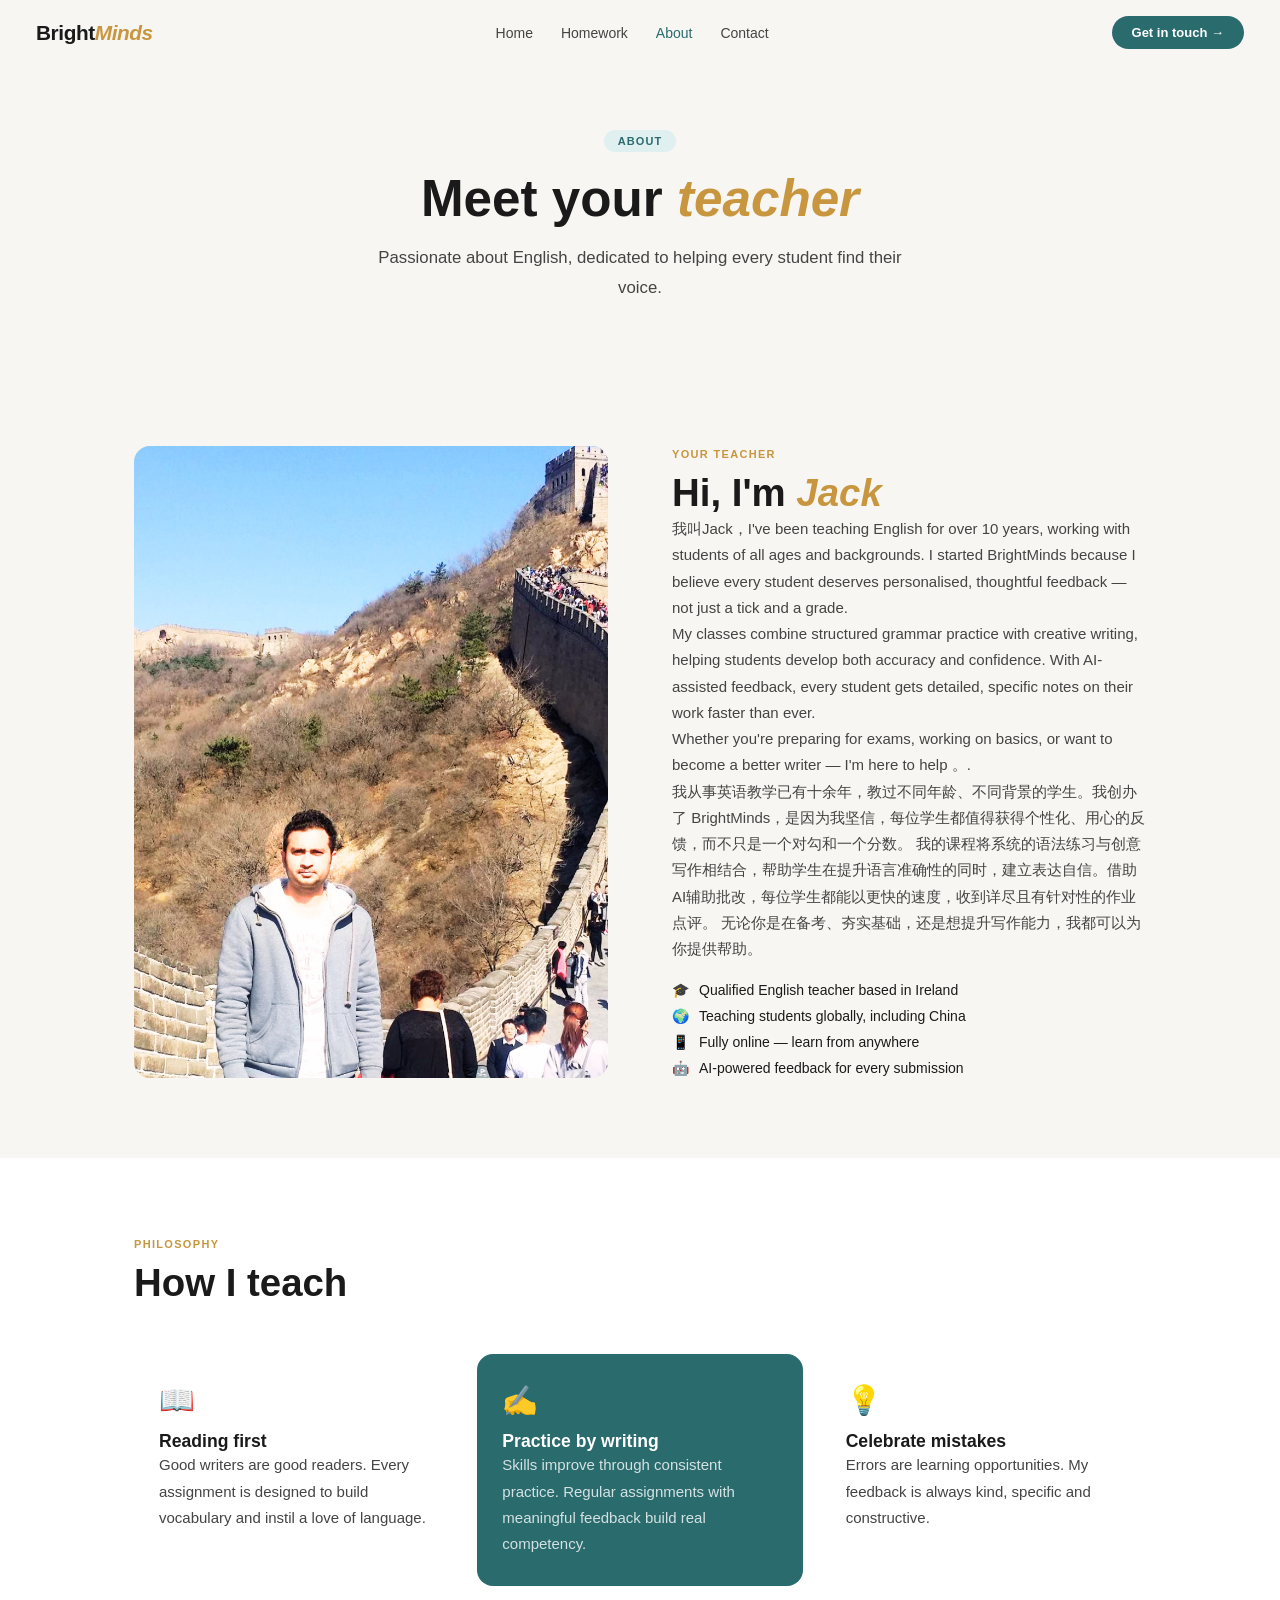
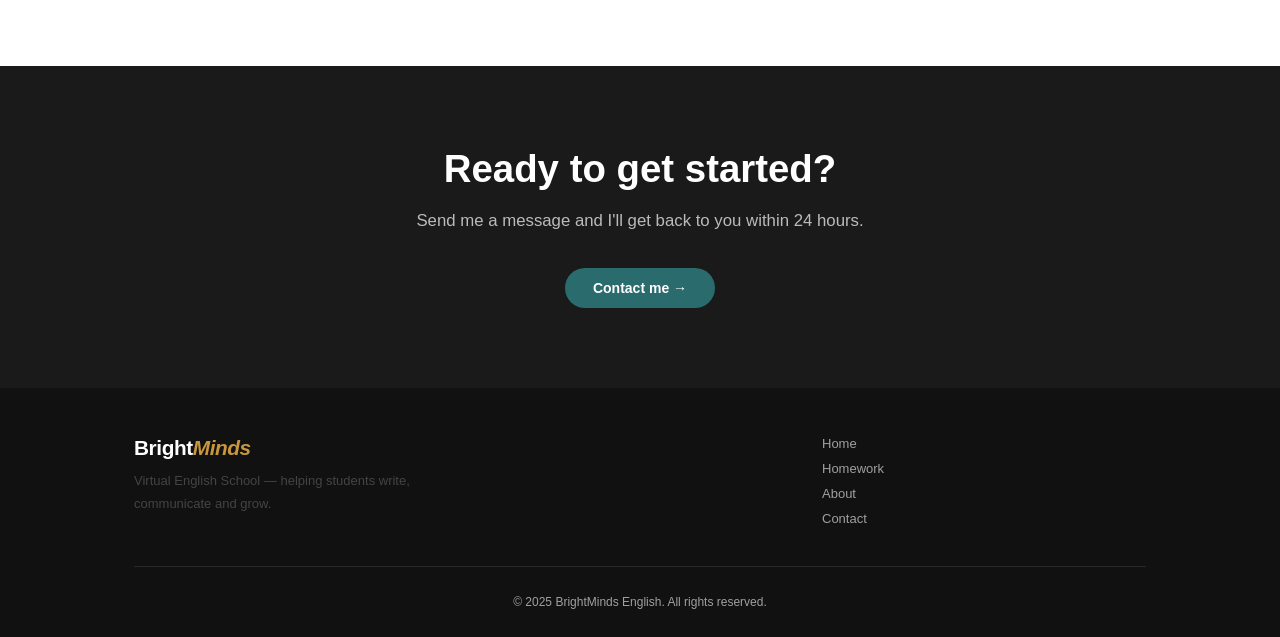
==== commit fe31f175: "added more information" ====
--- a/pages/about.html
+++ b/pages/about.html
@@ -40,7 +40,7 @@
       <div class="about-text">
         <div class="section-label">Your teacher</div>
         <h2>Hi, I'm <em>Jack</em></h2>
-        <p>我叫Jack，I've been teaching English for years, working with students of all ages and backgrounds. I started BrightMinds because I believe every student deserves personalised, thoughtful feedback — not just a tick and a grade.</p>
+        <p>我叫Jack，I've been teaching English for over 10 years, working with students of all ages and backgrounds. I started BrightMinds because I believe every student deserves personalised, thoughtful feedback — not just a tick and a grade.</p>
         <p>My classes combine structured grammar practice with creative writing, helping students develop both accuracy and confidence. With AI-assisted feedback, every student gets detailed, specific notes on their work faster than ever.</p>
         <p>Whether you're preparing for exams, working on basics, or want to become a better writer — I'm here to help 。.</p>
         <p>我从事英语教学已有十余年，教过不同年龄、不同背景的学生。我创办了 BrightMinds，是因为我坚信，每位学生都值得获得个性化、用心的反馈，而不只是一个对勾和一个分数。
